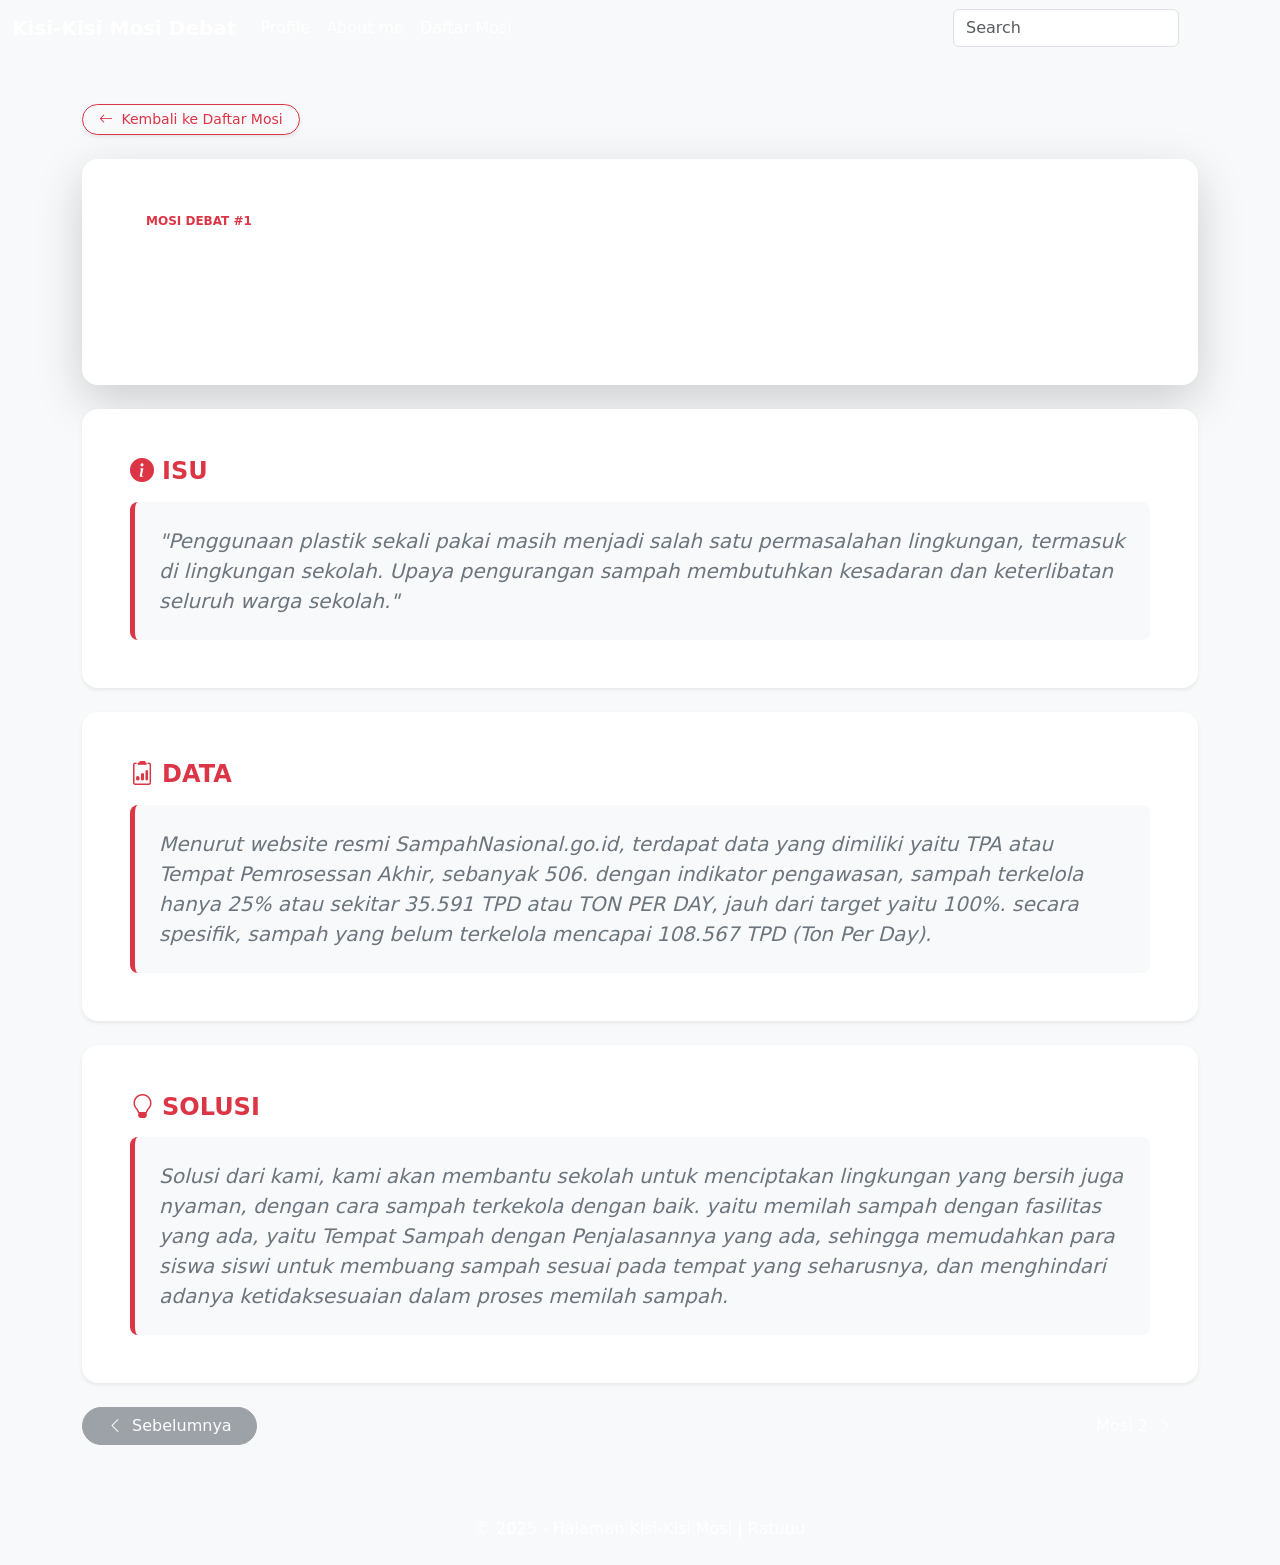
==== mosi1.html @ 82345a3b "Create mosi1.html" ====
<!DOCTYPE html>
<html lang="id">
<head>
  <meta http-equiv="CONTENT-TYPE" content="text/html; charset=UTF-8">
  <meta name="viewport" content="width=device-width, initial-scale=1.0">
  <title>Mosi 1: Krisis Pengelolaan Sampah - Web Mosi Wifey</title>
  <link href="https://cdn.jsdelivr.net/npm/bootstrap@5.3.8/dist/css/bootstrap.min.css" rel="stylesheet" integrity="sha384-sRIl4kxILFvY47J16cr9ZwB07vP4J8+LH7qKQnuqkuIAvNWLzeN8tE5YBujZqJLB" crossorigin="anonymous">
  <!-- Bootstrap Icons -->
  <link href="https://cdn.jsdelivr.net/npm/bootstrap-icons@1.11.3/font/bootstrap-icons.css" rel="stylesheet">
  <link rel="stylesheet" href="stylemosi.css">
</head>
<body class="bg-light d-flex flex-column min-vh-100">
  
  <!-- NAVBAR -->
  <nav class="navbar navbar-expand-lg">
    <div class="container-fluid">
      <a class="navbar-brand text-white" href="index.html"><b>Kisi-Kisi Mosi Debat</b></a>
      <button class="navbar-toggler" type="button" data-bs-toggle="collapse" data-bs-target="#navbarSupportedContent" aria-controls="navbarSupportedContent" aria-expanded="false" aria-label="Toggle navigation">
        <span class="navbar-toggler-icon"></span>
      </button>
      
      <div class="collapse navbar-collapse" id="navbarSupportedContent">
        <ul class="navbar-nav me-auto mb-2 mb-lg-0">
          <li class="nav-item">
            <a class="nav-link active text-white" aria-current="page" href="#profile">Profile</a>
          </li>
          <li class="nav-item">
            <a class="nav-link text-white" href="#about">About me</a>
          </li>
          <li class="nav-item">
            <a class="nav-link text-white" href="#mosi">Daftar Mosi</a>
          </li>
        </ul>
        
        <form class="d-flex" role="search">
          <input class="form-control me-2" type="search" placeholder="Search" aria-label="Search"/>
          <button class="btn btn-outline-light" type="submit">Search</button>
        </form>
      </div>
    </div>
  </nav>

  <!-- MAIN CONTENT -->
  <main class="container my-5 flex-grow-1">
    
    <!-- Tombol Kembali ke Daftar -->
    <div class="mb-4">
      <a href="dashboard.html" class="btn btn-outline-danger btn-sm rounded-pill px-3 shadow-sm">
        <i class="bi bi-arrow-left me-1"></i> Kembali ke Daftar Mosi
      </a>
    </div>

    <!-- Header Mosi -->
    <div class="card border-0 shadow-lg rounded-4 overflow-hidden mb-4">
      <div class="card-body bg-card bg-gradient text-white p-4 p-md-5">
        <span class="badge bg-white text-danger fw-bold px-3 py-2 rounded-pill mb-3">
          MOSI DEBAT #1
        </span>
        <h1 class="display-6 fw-bold mb-2">1. KRISIS PENGELOLAAN SAMPAH</h1>
        <p class="lead text-white-50 m-0">
          THE GRAND FORUM — DEBAT PEMILIHAN KETUA DAN WAKIL KETUA OSIS ALL UNIT 2026/2027
        </p>
      </div>
    </div>

    <!-- Kotak Isi Isu -->
    <div class="card border-0 shadow-sm rounded-4 mb-4">
      <div class="card-body p-4 p-md-5">
        <h4 class="text-danger fw-bold mb-3">
          <i class="bi bi-info-circle-fill me-2"></i>ISU
        </h4>
        <div class="p-4 bg-light rounded-3 border-start border-5 border-danger">
          <p class="fs-5 text-secondary fst-italic m-0">
            "Penggunaan plastik sekali pakai masih menjadi salah satu permasalahan lingkungan, termasuk di lingkungan sekolah. Upaya pengurangan sampah membutuhkan kesadaran dan keterlibatan seluruh warga sekolah."
          </p>
        </div>
      </div>
    </div>
    
    <!-- Kotak Data -->
    <div class="card border-0 shadow-sm rounded-4 mb-4">
      <div class="card-body p-4 p-md-5">
        <h4 class="text-danger fw-bold mb-3">
          <i class="bi bi-clipboard2-data me-2"></i>DATA
        </h4>
        <div class="p-4 bg-light rounded-3 border-start border-5 border-danger">
          <p class="fs-5 text-secondary fst-italic m-0">
            Menurut website resmi SampahNasional.go.id, terdapat data yang dimiliki yaitu TPA atau Tempat Pemrosessan Akhir, sebanyak 506. dengan indikator pengawasan, sampah terkelola hanya 25% atau sekitar 35.591 TPD atau TON PER DAY, jauh dari target yaitu 100%. secara spesifik, sampah yang belum terkelola mencapai 108.567 TPD (Ton Per Day).
            </p>
        </div>
      </div>
    </div>

    <!-- Kotak Solusi -->
    <div class="card border-0 shadow-sm rounded-4 mb-4">
      <div class="card-body p-4 p-md-5">
        <h4 class="text-danger fw-bold mb-3">
          <i class="bi bi-lightbulb me-2"></i>SOLUSI
        </h4>
        <div class="p-4 bg-light rounded-3 border-start border-5 border-danger">
          <p class="fs-5 text-secondary fst-italic m-0">
            Solusi dari kami, kami akan membantu sekolah untuk menciptakan lingkungan yang bersih juga nyaman, dengan cara sampah terkekola dengan baik. yaitu memilah sampah dengan fasilitas yang ada, yaitu Tempat Sampah dengan Penjalasannya yang ada, sehingga memudahkan para siswa siswi untuk membuang sampah sesuai pada tempat yang seharusnya, dan menghindari adanya ketidaksesuaian dalam proses memilah sampah.
          </p>
        </div>
      </div>
    </div>
    
    <!-- Navigasi Bawah Mosi -->
    <div class="d-flex justify-content-between align-items-center mt-4">
      <button class="btn btn-secondary disabled rounded-pill px-4" aria-disabled="true">
        <i class="bi bi-chevron-left me-1"></i> Sebelumnya
      </button>
      <a href="mosi2.html" class="btn text-white bg-card rounded-pill px-4">
        Mosi 2 <i class="bi bi-chevron-right ms-1"></i>
      </a>
    </div>

  </main>

  <!-- FOOTER -->
  <footer class="bg-card text-center text-white py-2 mt-3 mb-3">
    <p class="m-0">© 2025 - Halaman Kisi-Kisi Mosi | Ratuuu</p>
  </footer>

  <script src="https://cdn.jsdelivr.net/npm/bootstrap@5.3.8/dist/js/bootstrap.bundle.min.js" integrity="sha384-FKyoEForCGlyvwx9Hj09JcYn3nv7wiPVlz7YYwJrWVcXK/BmnVDxM+D2scQbITxI" crossorigin="anonymous"></script>
      
</body>
</html>
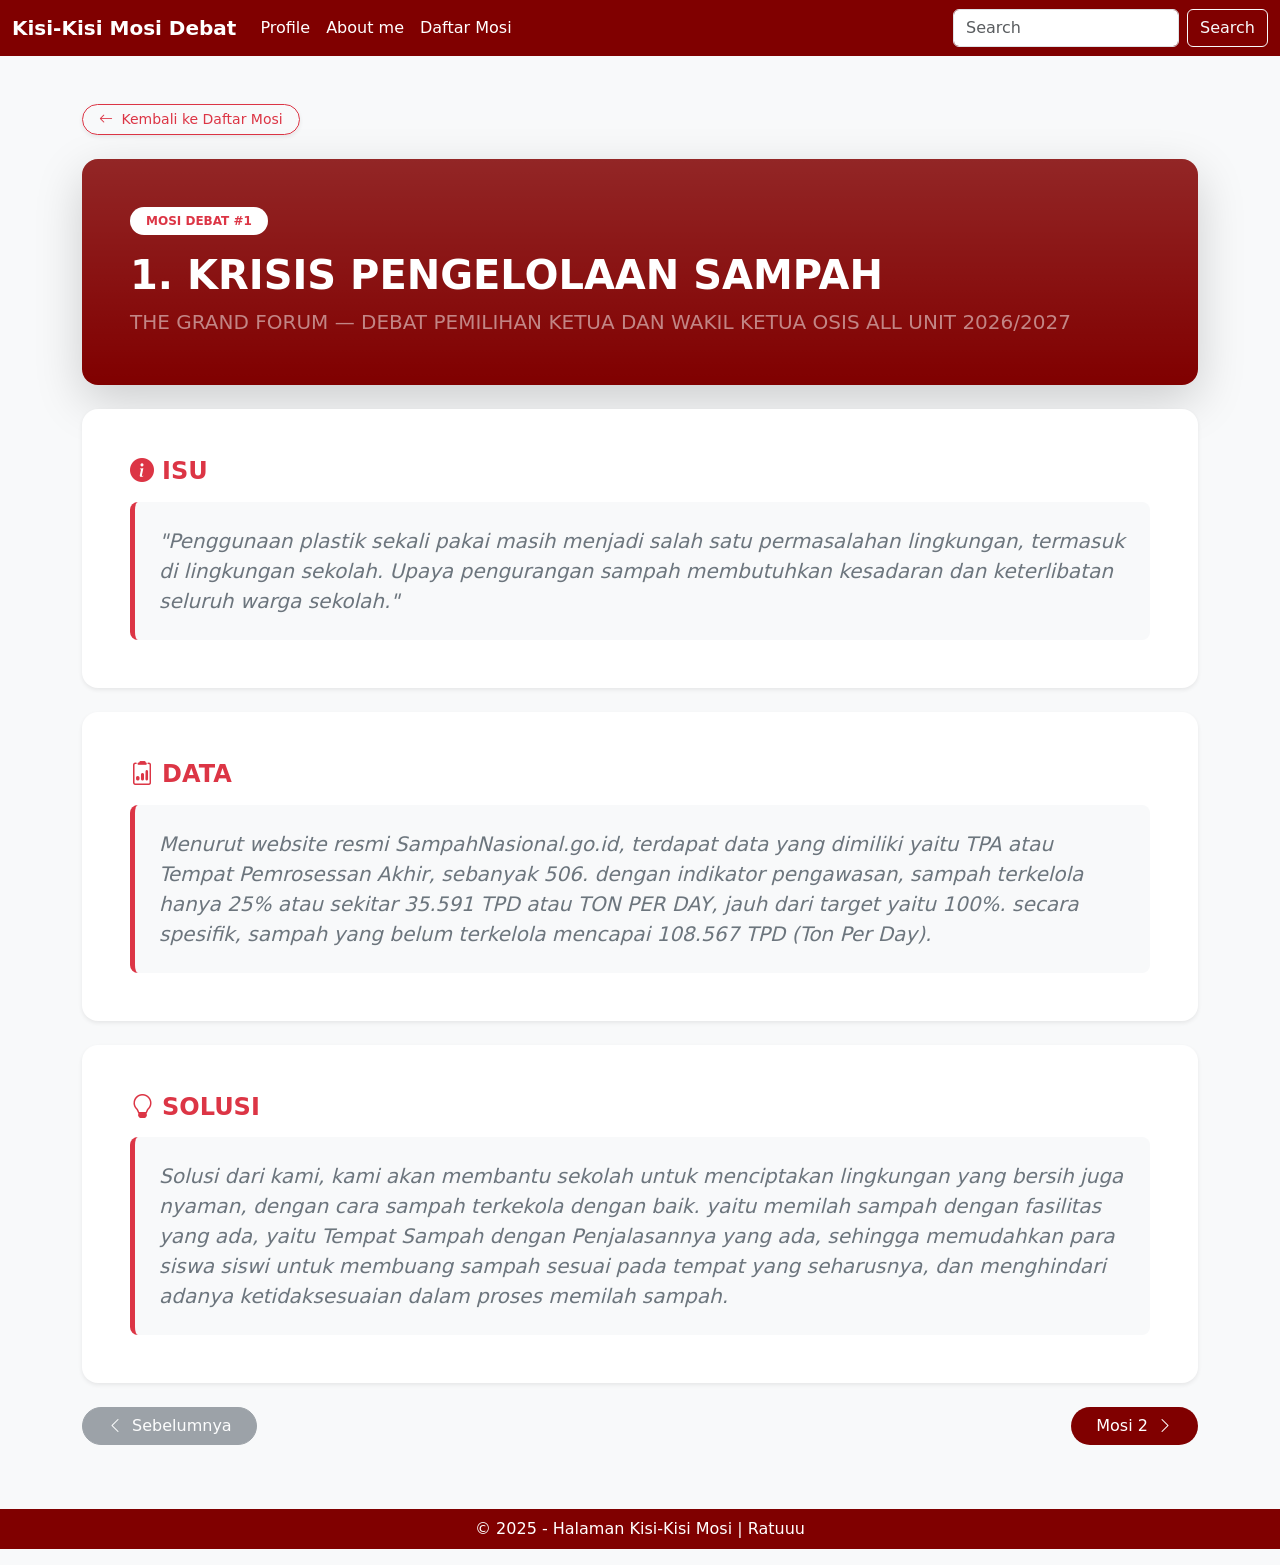
==== commit 7395bd66: "Update mosi1.html" ====
--- a/mosi1.html
+++ b/mosi1.html
@@ -45,7 +45,7 @@
     
     <!-- Tombol Kembali ke Daftar -->
     <div class="mb-4">
-      <a href="dashboard.html" class="btn btn-outline-danger btn-sm rounded-pill px-3 shadow-sm">
+      <a href="index.html" class="btn btn-outline-danger btn-sm rounded-pill px-3 shadow-sm">
         <i class="bi bi-arrow-left me-1"></i> Kembali ke Daftar Mosi
       </a>
     </div>
--- a/stylemosi.css
+++ b/stylemosi.css
@@ -0,0 +1,3 @@
+.navbar, .bg-card {
+  background-color: #800000; /* Warna Maroon Standar */
+}
